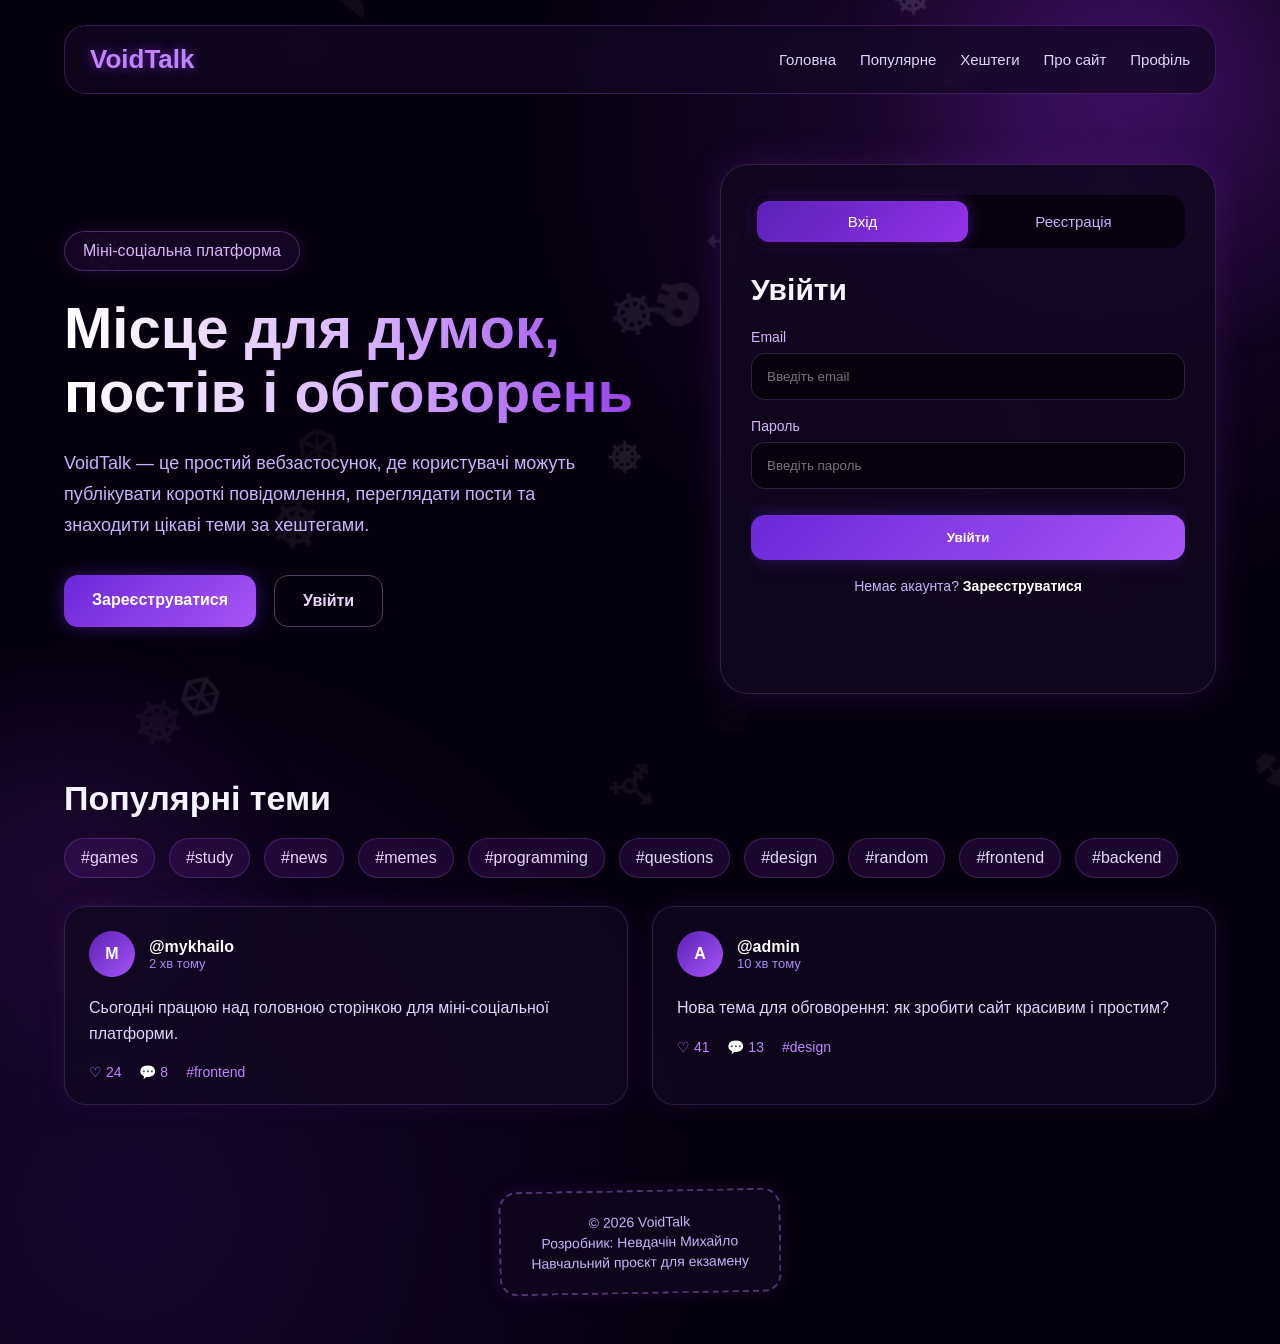
==== index.html @ 822467b9 "Add main page" ====
<!DOCTYPE html>
<html lang="uk">
<head>
    <meta charset="UTF-8">
    <meta name="viewport" content="width=device-width, initial-scale=1.0">
    <title>VoidTalk</title>
    <link rel="stylesheet" href="style.css">
</head>
<body>

    <div class="background-glow glow-one"></div>
    <div class="background-glow glow-two"></div>

    <div class="floating-icons" id="floatingIcons" aria-hidden="true"></div>

    <header class="header">
        <a href="#" class="logo" id="logo" data-page="index.html">VoidTalk</a>

        <nav class="nav">
            <a href="#" data-page="index.html">Головна</a>
            <a href="#" data-page="popular.html">Популярне</a>
            <a href="#" data-page="hashtags.html">Хештеги</a>
            <a href="about.html" data-page="about.html">Про сайт</a>
            <a href="profile.html">Профіль</a>
        </nav>
    </header>

    <main class="main">
        <section class="hero">

            <div class="hero-text">
                <div class="badge">Міні-соціальна платформа</div>

                <h1>
                    Місце для думок,<br>
                    постів і обговорень
                </h1>

                <p>
                    VoidTalk — це простий вебзастосунок, де користувачі можуть
                    публікувати короткі повідомлення, переглядати пости та знаходити
                    цікаві теми за хештегами.
                </p>

                <div class="hero-buttons">
                    <a href="#" class="primary-btn" onclick="showRegister()">Зареєструватися</a>
                    <a href="#" class="secondary-btn" onclick="showLogin()">Увійти</a>
                </div>
            </div>

            <div class="auth-card">
                <div class="tabs">
                    <button id="loginTab" class="tab active" type="button" onclick="showLogin()">
                        Вхід
                    </button>

                    <button id="registerTab" class="tab" type="button" onclick="showRegister()">
                        Реєстрація
                    </button>
                </div>

                <div class="forms-wrapper">

                    <form id="loginForm" class="form active-form" action="/api/login" method="POST">
                        <h2>Увійти</h2>

                        <label for="loginEmail">Email</label>
                        <input
                            id="loginEmail"
                            name="email"
                            type="email"
                            placeholder="Введіть email"
                            required
                        >

                        <label for="loginPassword">Пароль</label>
                        <input
                            id="loginPassword"
                            name="password"
                            type="password"
                            placeholder="Введіть пароль"
                            minlength="6"
                            required
                        >

                        <button type="submit" class="form-btn">Увійти</button>

                        <p class="small-text">
                            Немає акаунта?
                            <a href="#" onclick="showRegister()">Зареєструватися</a>
                        </p>
                    </form>

                    <form id="registerForm" class="form" action="/api/register" method="POST">
                        <h2>Реєстрація</h2>

                        <label for="registerUsername">Ім’я користувача</label>
                        <input
                            id="registerUsername"
                            name="username"
                            type="text"
                            placeholder="Наприклад: Mykhailo"
                            minlength="3"
                            required
                        >

                        <label for="registerEmail">Email</label>
                        <input
                            id="registerEmail"
                            name="email"
                            type="email"
                            placeholder="Введіть email"
                            required
                        >

                        <label for="registerPassword">Пароль</label>
                        <input
                            id="registerPassword"
                            name="password"
                            type="password"
                            placeholder="Створіть пароль"
                            minlength="6"
                            required
                        >

                        <button type="submit" class="form-btn">Зареєструватися</button>

                        <p class="small-text">
                            Вже маєте акаунт?
                            <a href="#" onclick="showLogin()">Увійти</a>
                        </p>
                    </form>

                </div>
            </div>

        </section>

        <section class="preview">
            <h2>Популярні теми</h2>

            <div class="hashtags">
                <a href="#" data-tag="games" data-page="tag-games.html">#games</a>
                <a href="#" data-tag="study" data-page="tag-study.html">#study</a>
                <a href="#" data-tag="news" data-page="tag-news.html">#news</a>
                <a href="#" data-tag="memes" data-page="tag-memes.html">#memes</a>
                <a href="#" data-tag="programming" data-page="tag-programming.html">#programming</a>
                <a href="#" data-tag="questions" data-page="tag-questions.html">#questions</a>
                <a href="#" data-tag="design" data-page="tag-design.html">#design</a>
                <a href="#" data-tag="random" data-page="tag-random.html">#random</a>
                <a href="#" data-tag="frontend" data-page="tag-frontend.html">#frontend</a>
                <a href="#" data-tag="backend" data-page="tag-backend.html">#backend</a>
            </div>

            <div class="posts">
                <a href="#" class="post-card" data-page="post-1.html">
                    <div class="post-top">
                        <div class="avatar">M</div>
                        <div>
                            <h3>@mykhailo</h3>
                            <p>2 хв тому</p>
                        </div>
                    </div>

                    <p class="post-text">
                        Сьогодні працюю над головною сторінкою для міні-соціальної платформи.
                    </p>

                    <div class="post-bottom">
                        <span>♡ 24</span>
                        <span>💬 8</span>
                        <span>#frontend</span>
                    </div>
                </a>

                <a href="#" class="post-card" data-page="post-2.html">
                    <div class="post-top">
                        <div class="avatar">A</div>
                        <div>
                            <h3>@admin</h3>
                            <p>10 хв тому</p>
                        </div>
                    </div>

                    <p class="post-text">
                        Нова тема для обговорення: як зробити сайт красивим і простим?
                    </p>

                    <div class="post-bottom">
                        <span>♡ 41</span>
                        <span>💬 13</span>
                        <span>#design</span>
                    </div>
                </a>
            </div>
        </section>
    </main>

    <footer class="footer">
        <div class="stamp">
            <p>© 2026 VoidTalk</p>
            <p>Розробник: Невдачін Михайло</p>
            <p>Навчальний проєкт для екзамену</p>
        </div>
    </footer>

    <audio id="logoSound" src="audio/click-sound.mp3" preload="auto"></audio>
    <script src="script.js"></script>
</body>
</html>
---- style.css ----
* {
    margin: 0;
    padding: 0;
    box-sizing: border-box;
}

:root {
    --bg-main: #05000d;
    --bg-card: rgba(17, 8, 31, 0.86);

    --purple-dark: #4c1d95;
    --purple-main: #6d28d9;
    --purple-light: #a855f7;

    --text-main: #f5f3ff;
    --text-muted: #c4b5fd;
    --border-purple: rgba(168, 85, 247, 0.25);
}

html {
    scroll-behavior: smooth;
}

body {
    min-height: 100vh;
    font-family: Arial, sans-serif;
    background:
        radial-gradient(circle at 80% 10%, rgba(88, 28, 135, 0.32), transparent 32%),
        radial-gradient(circle at 10% 90%, rgba(76, 29, 149, 0.22), transparent 35%),
        var(--bg-main);
    color: var(--text-main);
    overflow-x: hidden;
    position: relative;
}

/* Фіолетове світіння на фоні */
.background-glow {
    position: fixed;
    border-radius: 50%;
    pointer-events: none;
    z-index: 0;
    filter: blur(10px);
}

.glow-one {
    width: 620px;
    height: 620px;
    top: -230px;
    right: -170px;
    background: radial-gradient(circle, rgba(126, 34, 206, 0.34), transparent 67%);
    animation: glowMoveOne 9s infinite alternate ease-in-out;
}

.glow-two {
    width: 500px;
    height: 500px;
    bottom: -230px;
    left: -190px;
    background: radial-gradient(circle, rgba(88, 28, 135, 0.24), transparent 70%);
    animation: glowMoveTwo 11s infinite alternate ease-in-out;
}

@keyframes glowMoveOne {
    from {
        transform: translate3d(0, 0, 0) scale(1);
    }

    to {
        transform: translate3d(-90px, 90px, 0) scale(1.15);
    }
}

@keyframes glowMoveTwo {
    from {
        transform: translate3d(0, 0, 0) scale(1);
    }

    to {
        transform: translate3d(90px, -70px, 0) scale(1.2);
    }
}

/* Літаючі іконки */
.floating-icons {
    position: fixed;
    inset: 0;
    overflow: hidden;
    pointer-events: none;
    z-index: 1;
}

.float-icon {
    position: absolute;
    left: 0;
    top: 0;
    width: 42px;
    height: 42px;
    opacity: 0;
    user-select: none;
    pointer-events: none;
    will-change: transform, opacity;
    transform: translate3d(-9999px, -9999px, 0);
    filter: invert(1) sepia(1) saturate(4) hue-rotate(235deg);
}

/* Контент вище фону */
.header,
.main,
.footer {
    position: relative;
    z-index: 2;
}

/* Header */
.header {
    width: 90%;
    max-width: 1200px;
    margin: 25px auto;
    padding: 18px 25px;
    border: 1px solid var(--border-purple);
    border-radius: 22px;
    background: rgba(18, 8, 35, 0.72);
    backdrop-filter: blur(12px);
    display: flex;
    justify-content: space-between;
    align-items: center;
    animation: fadeDown 0.8s ease both;
}

.logo {
    font-size: 26px;
    font-weight: bold;
    color: #c084fc;
    text-decoration: none;
    text-shadow: 0 0 12px rgba(147, 51, 234, 0.65);
    display: inline-block;
    cursor: pointer;
}

.logo:hover {
    animation: logoWiggle 0.7s ease-in-out infinite;
}

.logo.logo-clicked {
    animation: logoClick 0.45s ease;
}

@keyframes logoWiggle {
    0% {
        transform: rotate(0deg) translateY(0);
    }

    25% {
        transform: rotate(-2deg) translateY(-1px);
    }

    50% {
        transform: rotate(2deg) translateY(1px);
    }

    75% {
        transform: rotate(-1deg) translateY(-1px);
    }

    100% {
        transform: rotate(0deg) translateY(0);
    }
}

@keyframes logoClick {
    0% {
        transform: scale(1);
    }

    50% {
        transform: scale(1.12) rotate(-4deg);
    }

    100% {
        transform: scale(1);
    }
}

.nav {
    display: flex;
    gap: 24px;
}

.nav a {
    color: #ddd6fe;
    text-decoration: none;
    font-size: 15px;
    transition: 0.3s;
}

.nav a:hover {
    color: white;
    text-shadow: 0 0 10px rgba(168, 85, 247, 0.8);
}

/* Main */
.main {
    width: 90%;
    max-width: 1200px;
    margin: 0 auto;
}

.hero {
    min-height: 620px;
    display: grid;
    grid-template-columns: 1.1fr 0.9fr;
    gap: 50px;
    align-items: center;
}

.hero-text {
    animation: fadeLeft 1s ease both;
}

.badge {
    display: inline-block;
    padding: 10px 18px;
    margin-bottom: 25px;
    border: 1px solid rgba(192, 132, 252, 0.28);
    border-radius: 50px;
    color: #d8b4fe;
    background: rgba(88, 28, 135, 0.18);
    box-shadow: 0 0 18px rgba(88, 28, 135, 0.25);
}

.hero-text h1 {
    font-size: 58px;
    line-height: 1.1;
    margin-bottom: 25px;
    background: linear-gradient(90deg, #ffffff, #d8b4fe, #9333ea);
    background-clip: text;
    -webkit-background-clip: text;
    color: transparent;
    -webkit-text-fill-color: transparent;
}

.hero-text p {
    max-width: 560px;
    color: var(--text-muted);
    font-size: 18px;
    line-height: 1.7;
    margin-bottom: 35px;
}

.hero-buttons {
    display: flex;
    gap: 18px;
    flex-wrap: wrap;
}

.primary-btn,
.secondary-btn,
.form-btn {
    border: none;
    cursor: pointer;
    border-radius: 14px;
    font-weight: bold;
    transition: 0.3s;
    text-decoration: none;
    display: inline-block;
    text-align: center;
}

.primary-btn {
    padding: 16px 28px;
    background: linear-gradient(135deg, #6d28d9, #a855f7);
    color: white;
    box-shadow: 0 0 18px rgba(109, 40, 217, 0.45);
}

.secondary-btn {
    padding: 16px 28px;
    background: transparent;
    color: #e9d5ff;
    border: 1px solid rgba(216, 180, 254, 0.35);
}

.primary-btn:hover,
.secondary-btn:hover,
.form-btn:hover {
    transform: translateY(-4px);
}

.primary-btn:hover {
    box-shadow: 0 0 28px rgba(168, 85, 247, 0.55);
}

.secondary-btn:hover {
    background: rgba(88, 28, 135, 0.18);
    box-shadow: 0 0 18px rgba(88, 28, 135, 0.3);
}

/* Auth card */
.auth-card {
    padding: 30px;
    border-radius: 28px;
    background: var(--bg-card);
    border: 1px solid rgba(192, 132, 252, 0.2);
    box-shadow: 0 0 35px rgba(88, 28, 135, 0.32);
    backdrop-filter: blur(12px);
    animation: fadeRight 1s ease both;
}

.tabs {
    display: flex;
    padding: 6px;
    margin-bottom: 25px;
    border-radius: 16px;
    background: rgba(5, 2, 12, 0.82);
}

.tab {
    width: 50%;
    padding: 12px;
    border: none;
    border-radius: 12px;
    background: transparent;
    color: var(--text-muted);
    cursor: pointer;
    transition: 0.3s;
    font-size: 15px;
}

.tab.active {
    background: linear-gradient(135deg, #5b21b6, #9333ea);
    color: white;
    box-shadow: 0 0 16px rgba(147, 51, 234, 0.35);
}

.forms-wrapper {
    position: relative;
    min-height: 390px;
    overflow: hidden;
}

.form {
    position: absolute;
    width: 100%;
    top: 0;
    left: 0;
    opacity: 0;
    transform: translateX(35px) scale(0.97);
    pointer-events: none;
    transition: opacity 0.35s ease, transform 0.35s ease;
}

.form.active-form {
    opacity: 1;
    transform: translateX(0) scale(1);
    pointer-events: auto;
}

.form h2 {
    margin-bottom: 22px;
    font-size: 30px;
}

.form label {
    display: block;
    margin-bottom: 8px;
    color: #d8b4fe;
    font-size: 14px;
}

.form input {
    width: 100%;
    padding: 15px;
    margin-bottom: 18px;
    border-radius: 14px;
    border: 1px solid rgba(192, 132, 252, 0.22);
    background: rgba(5, 2, 12, 0.86);
    color: white;
    outline: none;
    transition: 0.3s;
}

.form input:focus {
    border-color: #9333ea;
    box-shadow: 0 0 13px rgba(147, 51, 234, 0.28);
}

.form-btn {
    width: 100%;
    padding: 15px;
    margin-top: 8px;
    color: white;
    background: linear-gradient(135deg, #6d28d9, #a855f7);
    box-shadow: 0 0 18px rgba(109, 40, 217, 0.35);
}

.small-text {
    margin-top: 18px;
    color: var(--text-muted);
    text-align: center;
    font-size: 14px;
}

.small-text a {
    color: white;
    cursor: pointer;
    font-weight: bold;
    text-decoration: none;
}

.small-text a:hover {
    text-decoration: underline;
}

/* Preview */
.preview {
    margin-top: 40px;
    margin-bottom: 60px;
    animation: fadeUp 1s ease both;
}

.preview h2 {
    font-size: 34px;
    margin-bottom: 20px;
}

.hashtags {
    display: flex;
    flex-wrap: wrap;
    gap: 14px;
    margin-bottom: 28px;
}

.hashtags a {
    padding: 10px 16px;
    border-radius: 50px;
    background: rgba(88, 28, 135, 0.28);
    border: 1px solid rgba(192, 132, 252, 0.2);
    color: #e9d5ff;
    transition: 0.3s;
    cursor: pointer;
    text-decoration: none;
}

.hashtags a:hover {
    transform: translateY(-3px);
    background: rgba(109, 40, 217, 0.35);
    box-shadow: 0 0 15px rgba(109, 40, 217, 0.3);
}

.posts {
    display: grid;
    grid-template-columns: repeat(2, 1fr);
    gap: 24px;
}

.post-card {
    display: block;
    padding: 24px;
    border-radius: 22px;
    background: rgba(17, 8, 31, 0.82);
    border: 1px solid rgba(192, 132, 252, 0.18);
    box-shadow: 0 0 24px rgba(88, 28, 135, 0.2);
    transition: 0.3s;
    color: white;
    text-decoration: none;
}

.post-card:hover {
    transform: translateY(-6px);
    box-shadow: 0 0 32px rgba(109, 40, 217, 0.32);
}

.post-top {
    display: flex;
    align-items: center;
    gap: 14px;
    margin-bottom: 18px;
}

.avatar {
    width: 46px;
    height: 46px;
    border-radius: 50%;
    background: linear-gradient(135deg, #5b21b6, #a855f7);
    display: flex;
    justify-content: center;
    align-items: center;
    font-weight: bold;
}

.post-top h3 {
    font-size: 16px;
}

.post-top p {
    color: #a78bfa;
    font-size: 13px;
}

.post-text {
    color: #ddd6fe;
    line-height: 1.6;
    margin-bottom: 18px;
}

.post-bottom {
    display: flex;
    gap: 18px;
    color: #c084fc;
    font-size: 14px;
}

/* Footer */
.footer {
    width: 90%;
    max-width: 1200px;
    margin: 0 auto 25px;
    padding: 25px;
    display: flex;
    justify-content: center;
}

.stamp {
    padding: 18px 30px;
    text-align: center;
    border: 2px dashed rgba(192, 132, 252, 0.38);
    border-radius: 18px;
    color: var(--text-muted);
    background: rgba(17, 8, 31, 0.72);
    box-shadow: 0 0 18px rgba(88, 28, 135, 0.22);
    transform: rotate(-1deg);
}

.stamp p {
    margin: 4px 0;
    font-size: 14px;
}

/* About page */

.about-main {
    padding-top: 10px;
}

.about-hero {
    max-width: 900px;
    margin: 20px auto 60px;
    text-align: center;
    animation: fadeUp 1s ease both;
}

.about-hero h1 {
    font-size: 56px;
    line-height: 1.12;
    margin-bottom: 25px;
    background: linear-gradient(90deg, #ffffff, #d8b4fe, #9333ea);
    background-clip: text;
    -webkit-background-clip: text;
    color: transparent;
    -webkit-text-fill-color: transparent;
}

.about-hero p {
    max-width: 760px;
    margin: 0 auto;
    color: var(--text-muted);
    font-size: 18px;
    line-height: 1.8;
}

.about-grid {
    display: grid;
    grid-template-columns: repeat(2, 1fr);
    gap: 24px;
    margin-bottom: 70px;
}

.about-card {
    position: relative;
    padding: 30px;
    border-radius: 24px;
    background: rgba(17, 8, 31, 0.82);
    border: 1px solid rgba(192, 132, 252, 0.18);
    box-shadow: 0 0 28px rgba(88, 28, 135, 0.22);
    overflow: hidden;
    transition: 0.3s;
}

.about-card:hover {
    transform: translateY(-6px);
    box-shadow: 0 0 36px rgba(109, 40, 217, 0.32);
}

.about-card.big-card {
    grid-column: span 2;
}

.card-number {
    position: absolute;
    top: 18px;
    right: 24px;
    font-size: 46px;
    font-weight: bold;
    color: rgba(192, 132, 252, 0.12);
}

.about-card h2 {
    margin-bottom: 16px;
    font-size: 28px;
    color: #f5f3ff;
}

.about-card p {
    color: #ddd6fe;
    line-height: 1.75;
    margin-bottom: 12px;
}

.team-section {
    margin-bottom: 70px;
    padding: 38px;
    border-radius: 28px;
    background: rgba(18, 8, 35, 0.72);
    border: 1px solid rgba(192, 132, 252, 0.18);
    box-shadow: 0 0 32px rgba(88, 28, 135, 0.22);
    backdrop-filter: blur(12px);
    animation: fadeUp 1s ease both;
}

.team-section h2 {
    font-size: 36px;
    margin-bottom: 16px;
    text-align: center;
}

.team-description {
    max-width: 820px;
    margin: 0 auto 32px;
    text-align: center;
    color: var(--text-muted);
    line-height: 1.7;
    font-size: 17px;
}

.team-cards {
    display: grid;
    grid-template-columns: repeat(3, 1fr);
    gap: 22px;
}

.team-card {
    padding: 26px;
    border-radius: 22px;
    text-align: center;
    background: rgba(10, 4, 20, 0.72);
    border: 1px solid rgba(192, 132, 252, 0.18);
    transition: 0.3s;
}

.team-card:hover {
    transform: translateY(-5px);
    box-shadow: 0 0 26px rgba(109, 40, 217, 0.25);
}

.team-avatar {
    width: 58px;
    height: 58px;
    margin: 0 auto 16px;
    border-radius: 50%;
    background: linear-gradient(135deg, #5b21b6, #a855f7);
    display: flex;
    align-items: center;
    justify-content: center;
    font-weight: bold;
    font-size: 22px;
    box-shadow: 0 0 18px rgba(109, 40, 217, 0.35);
}

.team-card h3 {
    margin-bottom: 8px;
    font-size: 19px;
}

.team-card p {
    color: var(--text-muted);
    font-size: 14px;
}

.about-final {
    max-width: 850px;
    margin: 0 auto 70px;
    padding: 38px;
    text-align: center;
    border-radius: 28px;
    background: rgba(17, 8, 31, 0.82);
    border: 1px solid rgba(192, 132, 252, 0.18);
    box-shadow: 0 0 30px rgba(88, 28, 135, 0.22);
}

.about-final h2 {
    font-size: 34px;
    margin-bottom: 18px;
}

.about-final p {
    color: var(--text-muted);
    line-height: 1.8;
    font-size: 17px;
    margin-bottom: 28px;
}

/* Animations */
@keyframes fadeDown {
    from {
        opacity: 0;
        transform: translateY(-35px);
    }

    to {
        opacity: 1;
        transform: translateY(0);
    }
}

@keyframes fadeLeft {
    from {
        opacity: 0;
        transform: translateX(-45px);
    }

    to {
        opacity: 1;
        transform: translateX(0);
    }
}

@keyframes fadeRight {
    from {
        opacity: 0;
        transform: translateX(45px);
    }

    to {
        opacity: 1;
        transform: translateX(0);
    }
}

@keyframes fadeUp {
    from {
        opacity: 0;
        transform: translateY(45px);
    }

    to {
        opacity: 1;
        transform: translateY(0);
    }
}

/* Mobile */
@media (max-width: 850px) {
    .header {
        flex-direction: column;
        gap: 18px;
    }

    .nav {
        flex-wrap: wrap;
        justify-content: center;
    }

    .hero {
        grid-template-columns: 1fr;
        padding-top: 30px;
    }

    .hero-text h1 {
        font-size: 42px;
    }

    .posts {
        grid-template-columns: 1fr;
    }

    .about-hero h1 {
        font-size: 42px;
    }

    .about-grid {
        grid-template-columns: 1fr;
    }

    .about-card.big-card {
        grid-column: span 1;
    }

    .team-cards {
        grid-template-columns: 1fr;
    }

    .team-section {
        padding: 26px;
    }
}

@media (max-width: 480px) {
    .hero-text h1 {
        font-size: 34px;
    }

    .hero-text p {
        font-size: 16px;
    }

    .auth-card {
        padding: 22px;
    }

    .forms-wrapper {
        min-height: 420px;
    }

    .nav {
        gap: 14px;
    }

    .about-hero {
        margin-top: 40px;
    }

    .about-hero h1 {
        font-size: 34px;
    }

    .about-hero p,
    .about-final p,
    .team-description {
        font-size: 15px;
    }

    .about-card,
    .team-section,
    .about-final {
        padding: 22px;
    }
}

/* Profile page */

.profile-main {
    padding-top: 10px;
}

.profile-hero {
    max-width: 850px;
    margin: 20px auto 50px;
    text-align: center;
    animation: fadeUp 1s ease both;
}

.profile-hero h1 {
    font-size: 54px;
    line-height: 1.12;
    margin-bottom: 20px;
    background: linear-gradient(90deg, #ffffff, #d8b4fe, #9333ea);
    background-clip: text;
    -webkit-background-clip: text;
    color: transparent;
    -webkit-text-fill-color: transparent;
}

.profile-hero p {
    max-width: 700px;
    margin: 0 auto;
    color: var(--text-muted);
    font-size: 18px;
    line-height: 1.8;
}

.profile-layout {
    display: grid;
    grid-template-columns: 0.85fr 1.15fr;
    gap: 28px;
    margin-bottom: 70px;
}

.profile-preview-card,
.profile-settings-card {
    padding: 34px;
    border-radius: 28px;
    background: rgba(17, 8, 31, 0.84);
    border: 1px solid rgba(192, 132, 252, 0.18);
    box-shadow: 0 0 32px rgba(88, 28, 135, 0.24);
    backdrop-filter: blur(12px);
    animation: fadeUp 1s ease both;
}

.profile-preview-card {
    text-align: center;
}

.profile-preview-card h2,
.profile-settings-card h2 {
    font-size: 30px;
    margin-bottom: 24px;
}

.profile-avatar-preview {
    width: 150px;
    height: 150px;
    margin: 0 auto 22px;
    border-radius: 50%;
    background: linear-gradient(135deg, #5b21b6, #a855f7);
    display: flex;
    align-items: center;
    justify-content: center;
    box-shadow: 0 0 28px rgba(109, 40, 217, 0.38);
    transition: 0.3s;
}

.profile-avatar-preview img {
    width: 72px;
    height: 72px;
    filter: invert(1);
    opacity: 0.95;
}

.profile-preview-card h3 {
    font-size: 28px;
    margin-bottom: 12px;
    color: #f5f3ff;
}

.profile-preview-card p {
    color: var(--text-muted);
    line-height: 1.7;
    min-height: 52px;
}

.profile-stats {
    display: grid;
    grid-template-columns: repeat(3, 1fr);
    gap: 12px;
    margin-top: 28px;
}

.profile-stats div {
    padding: 16px 10px;
    border-radius: 18px;
    background: rgba(10, 4, 20, 0.72);
    border: 1px solid rgba(192, 132, 252, 0.14);
}

.profile-stats strong {
    display: block;
    font-size: 24px;
    margin-bottom: 4px;
    color: #f5f3ff;
}

.profile-stats span {
    color: var(--text-muted);
    font-size: 13px;
}

.profile-form label {
    display: block;
    margin-bottom: 8px;
    color: #d8b4fe;
    font-size: 14px;
}

.profile-form input[type="text"],
.profile-form textarea,
.profile-form select {
    width: 100%;
    padding: 15px;
    margin-bottom: 18px;
    border-radius: 14px;
    border: 1px solid rgba(192, 132, 252, 0.22);
    background: rgba(5, 2, 12, 0.86);
    color: white;
    outline: none;
    transition: 0.3s;
    font-family: Arial, sans-serif;
}

.profile-form textarea {
    min-height: 120px;
    resize: vertical;
}

.profile-form input[type="text"]:focus,
.profile-form textarea:focus,
.profile-form select:focus {
    border-color: #9333ea;
    box-shadow: 0 0 13px rgba(147, 51, 234, 0.28);
}

.profile-row {
    display: grid;
    grid-template-columns: 0.45fr 0.55fr;
    gap: 18px;
    align-items: end;
}

.profile-form input[type="color"] {
    width: 100%;
    height: 50px;
    padding: 4px;
    margin-bottom: 18px;
    border-radius: 14px;
    border: 1px solid rgba(192, 132, 252, 0.22);
    background: rgba(5, 2, 12, 0.86);
    cursor: pointer;
}

.avatar-list {
    display: grid;
    grid-template-columns: repeat(4, 1fr);
    gap: 14px;
    margin: 8px 0 24px;
}

.avatar-option {
    height: 70px;
    border-radius: 18px;
    border: 1px solid rgba(192, 132, 252, 0.18);
    background: rgba(10, 4, 20, 0.72);
    cursor: pointer;
    transition: 0.3s;
}

.avatar-option img {
    width: 32px;
    height: 32px;
    filter: invert(1);
    opacity: 0.9;
}

.avatar-option:hover,
.avatar-option.active {
    transform: translateY(-4px);
    border-color: rgba(192, 132, 252, 0.55);
    background: rgba(109, 40, 217, 0.32);
    box-shadow: 0 0 20px rgba(109, 40, 217, 0.3);
}

.profile-buttons {
    display: flex;
    gap: 14px;
    flex-wrap: wrap;
}

.profile-buttons .primary-btn,
.profile-buttons .secondary-btn {
    flex: 1;
    min-width: 180px;
}

/* Profile mobile */

@media (max-width: 850px) {
    .profile-hero h1 {
        font-size: 42px;
    }

    .profile-layout {
        grid-template-columns: 1fr;
    }

    .profile-row {
        grid-template-columns: 1fr;
    }

    .avatar-list {
        grid-template-columns: repeat(4, 1fr);
    }
}

@media (max-width: 480px) {
    .profile-hero h1 {
        font-size: 34px;
    }

    .profile-hero p {
        font-size: 15px;
    }

    .profile-preview-card,
    .profile-settings-card {
        padding: 22px;
    }

    .avatar-list {
        grid-template-columns: repeat(2, 1fr);
    }

    .profile-stats {
        grid-template-columns: 1fr;
    }
}
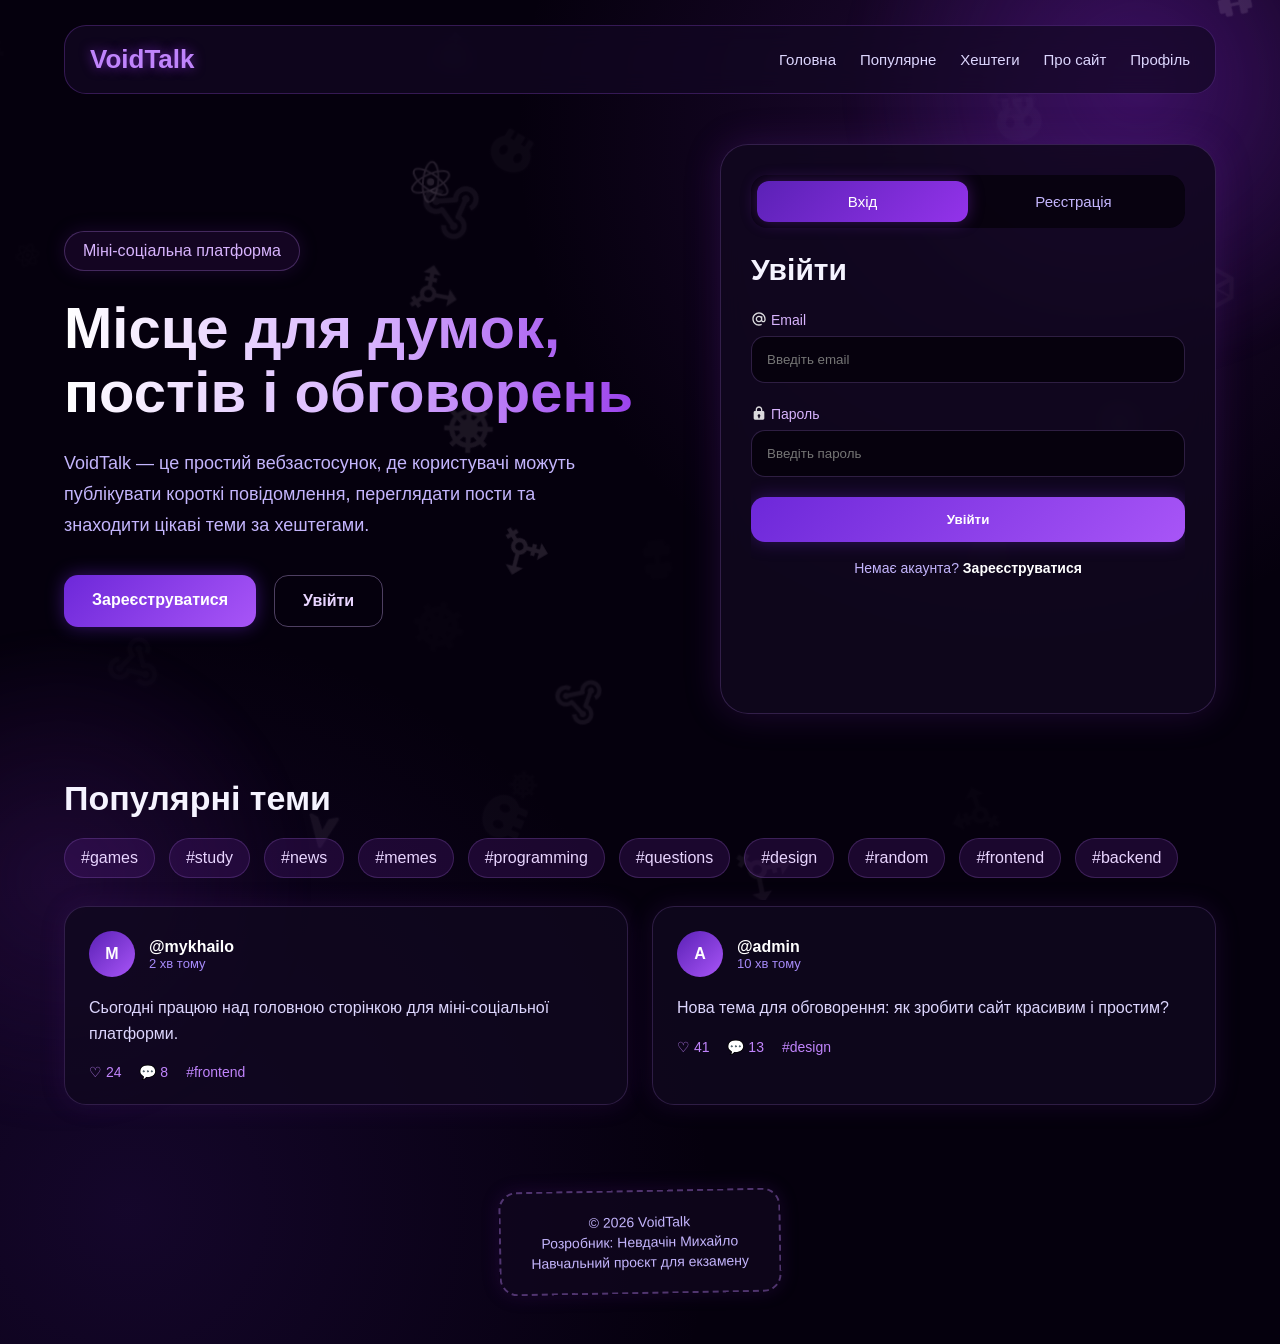
==== commit 5fd4c93c: "Add SVG icons and update forms with labels and icons" ====
--- a/index.html
+++ b/index.html
@@ -64,7 +64,10 @@
                     <form id="loginForm" class="form active-form" action="/api/login" method="POST">
                         <h2>Увійти</h2>
 
-                        <label for="loginEmail">Email</label>
+                        <label for="loginEmail" class="input-label">
+                            <img src="icons/at.svg" alt="">
+                            Email
+                        </label>
                         <input
                             id="loginEmail"
                             name="email"
@@ -73,7 +76,10 @@
                             required
                         >
 
-                        <label for="loginPassword">Пароль</label>
+                        <label for="loginPassword" class="input-label">
+                            <img src="icons/lock-keyhole.svg" alt="">
+                            Пароль
+                        </label>
                         <input
                             id="loginPassword"
                             name="password"
@@ -94,7 +100,10 @@
                     <form id="registerForm" class="form" action="/api/register" method="POST">
                         <h2>Реєстрація</h2>
 
-                        <label for="registerUsername">Ім’я користувача</label>
+                        <label for="registerUsername" class="input-label">
+                            <img src="icons/user.svg" alt="">
+                            Ім’я користувача
+                        </label>
                         <input
                             id="registerUsername"
                             name="username"
@@ -104,7 +113,10 @@
                             required
                         >
 
-                        <label for="registerEmail">Email</label>
+                        <label for="registerEmail" class="input-label">
+                            <img src="icons/at.svg" alt="">
+                            Email
+                        </label>
                         <input
                             id="registerEmail"
                             name="email"
@@ -113,7 +125,10 @@
                             required
                         >
 
-                        <label for="registerPassword">Пароль</label>
+                        <label for="registerPassword" class="input-label">
+                            <img src="icons/lock-keyhole.svg" alt="">
+                            Пароль
+                        </label>
                         <input
                             id="registerPassword"
                             name="password"
--- a/style.css
+++ b/style.css
@@ -334,7 +334,7 @@
 
 .forms-wrapper {
     position: relative;
-    min-height: 390px;
+    min-height: 430px;
     overflow: hidden;
 }
 
@@ -370,7 +370,7 @@
 .form input {
     width: 100%;
     padding: 15px;
-    margin-bottom: 18px;
+    margin-bottom: 12px;
     border-radius: 14px;
     border: 1px solid rgba(192, 132, 252, 0.22);
     background: rgba(5, 2, 12, 0.86);
@@ -1100,4 +1100,20 @@
     .profile-stats {
         grid-template-columns: 1fr;
     }
+}
+.input-label {
+    display: flex;
+    align-items: center;
+    gap: 8px;
+    margin-top: 8px;
+    margin-bottom: 8px;
+}
+
+
+.input-label img {
+    width: 16px;
+    height: 16px;
+    filter: invert(1);
+    opacity: 0.85;
+    transform: translateY(2px);
 }
